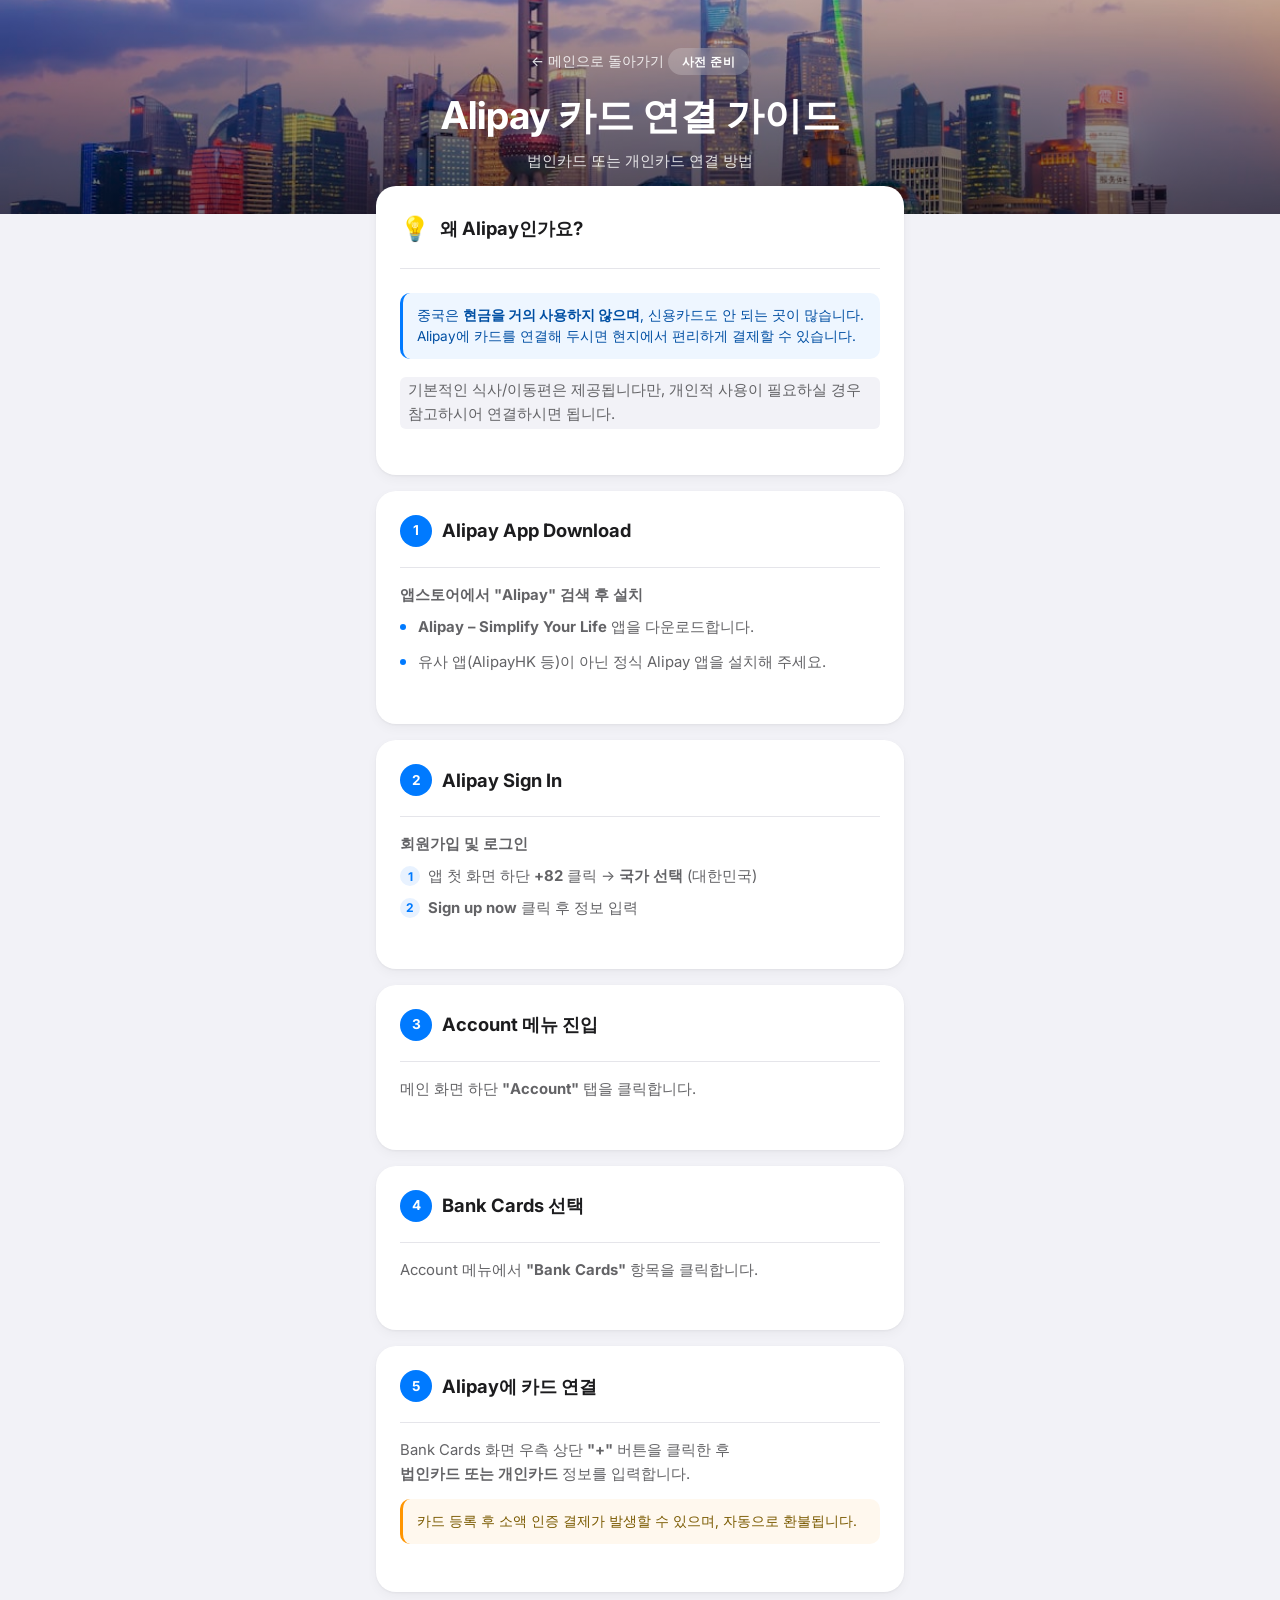
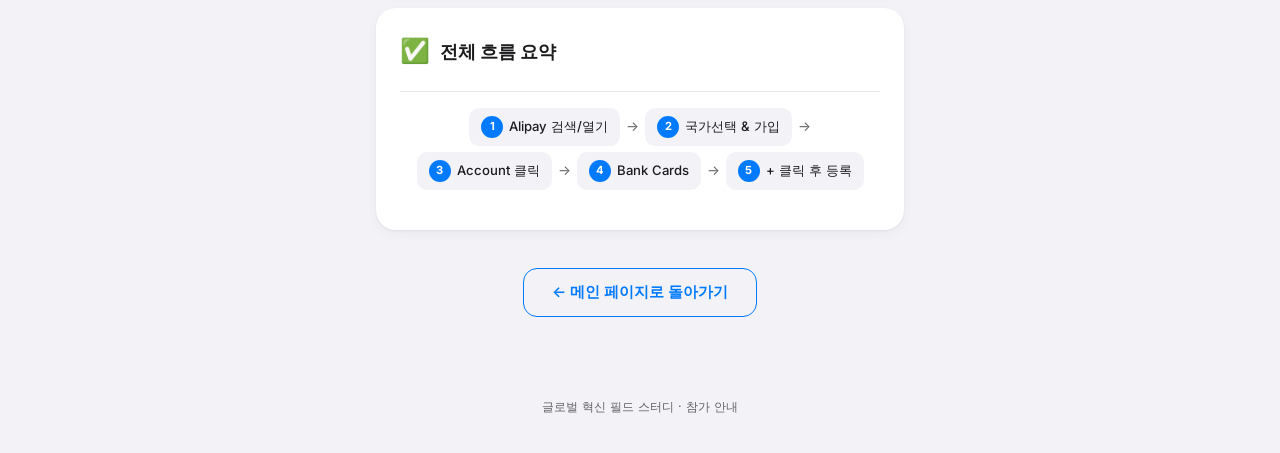
==== alipay-guide.html @ 441999c8 "글로벌 혁신 필드 스터디 참가 안내 사이트" ====
<!DOCTYPE html>
<html lang="ko">
<head>
    <meta charset="UTF-8">
    <meta name="viewport" content="width=device-width, initial-scale=1.0, maximum-scale=1.0, user-scalable=no">
    <title>Alipay 카드 연결 가이드 · 글로벌 혁신 필드 스터디</title>
    <link rel="preconnect" href="https://fonts.googleapis.com">
    <link rel="preconnect" href="https://fonts.gstatic.com" crossorigin>
    <link href="https://fonts.googleapis.com/css2?family=Inter:wght@400;500;600;700&display=swap" rel="stylesheet">
    <link rel="stylesheet" href="css/styles.css">
</head>
<body>

<!-- Sub-page hero (compact) -->
<header class="hero hero-compact">
    <div class="hero-inner">
        <a href="index.html" class="back-link">← 메인으로 돌아가기</a>
        <span class="hero-badge">사전 준비</span>
        <h1>Alipay 카드 연결 가이드</h1>
        <p class="hero-sub">법인카드 또는 개인카드 연결 방법</p>
    </div>
</header>

<main class="container">

    <!-- 왜 Alipay? -->
    <section class="card" id="why">
        <div class="card-header">
            <span class="card-icon">💡</span>
            <h2>왜 Alipay인가요?</h2>
        </div>
        <div class="card-group">
            <div class="callout callout-info">
                중국은 <strong>현금을 거의 사용하지 않으며</strong>, 신용카드도 안 되는 곳이 많습니다.<br>
                Alipay에 카드를 연결해 두시면 현지에서 편리하게 결제할 수 있습니다.
            </div>
            <p class="note" style="margin-top:10px">기본적인 식사/이동편은 제공됩니다만, 개인적 사용이 필요하실 경우 참고하시어 연결하시면 됩니다.</p>
        </div>
    </section>

    <!-- Step 1 -->
    <section class="card" id="step1">
        <div class="card-header">
            <span class="step-number">1</span>
            <h2>Alipay App Download</h2>
        </div>
        <div class="card-group">
            <div class="step-detail">
                <p><strong>앱스토어에서 "Alipay" 검색 후 설치</strong></p>
                <ul>
                    <li><strong>Alipay – Simplify Your Life</strong> 앱을 다운로드합니다.</li>
                    <li>유사 앱(AlipayHK 등)이 아닌 정식 Alipay 앱을 설치해 주세요.</li>
                </ul>
            </div>
        </div>
    </section>

    <!-- Step 2 -->
    <section class="card" id="step2">
        <div class="card-header">
            <span class="step-number">2</span>
            <h2>Alipay Sign In</h2>
        </div>
        <div class="card-group">
            <div class="step-detail">
                <p><strong>회원가입 및 로그인</strong></p>
                <ol class="step-list">
                    <li>앱 첫 화면 하단 <strong>+82</strong> 클릭 → <strong>국가 선택</strong> (대한민국)</li>
                    <li><strong>Sign up now</strong> 클릭 후 정보 입력</li>
                </ol>
            </div>
        </div>
    </section>

    <!-- Step 3 -->
    <section class="card" id="step3">
        <div class="card-header">
            <span class="step-number">3</span>
            <h2>Account 메뉴 진입</h2>
        </div>
        <div class="card-group">
            <div class="step-detail">
                <p>메인 화면 하단 <strong>"Account"</strong> 탭을 클릭합니다.</p>
            </div>
        </div>
    </section>

    <!-- Step 4 -->
    <section class="card" id="step4">
        <div class="card-header">
            <span class="step-number">4</span>
            <h2>Bank Cards 선택</h2>
        </div>
        <div class="card-group">
            <div class="step-detail">
                <p>Account 메뉴에서 <strong>"Bank Cards"</strong> 항목을 클릭합니다.</p>
            </div>
        </div>
    </section>

    <!-- Step 5 -->
    <section class="card" id="step5">
        <div class="card-header">
            <span class="step-number">5</span>
            <h2>Alipay에 카드 연결</h2>
        </div>
        <div class="card-group">
            <div class="step-detail">
                <p>Bank Cards 화면 우측 상단 <strong>"+"</strong> 버튼을 클릭한 후<br>
                   <strong>법인카드 또는 개인카드</strong> 정보를 입력합니다.</p>
                <div class="callout callout-warn" style="margin-top:12px">
                    카드 등록 후 소액 인증 결제가 발생할 수 있으며, 자동으로 환불됩니다.
                </div>
            </div>
        </div>
    </section>

    <!-- 전체 흐름 요약 -->
    <section class="card" id="summary">
        <div class="card-header">
            <span class="card-icon">✅</span>
            <h2>전체 흐름 요약</h2>
        </div>
        <div class="card-group">
            <div class="flow-steps">
                <div class="flow-item">
                    <span class="flow-num">1</span>
                    <span>Alipay 검색/열기</span>
                </div>
                <div class="flow-arrow">→</div>
                <div class="flow-item">
                    <span class="flow-num">2</span>
                    <span>국가선택 &amp; 가입</span>
                </div>
                <div class="flow-arrow">→</div>
                <div class="flow-item">
                    <span class="flow-num">3</span>
                    <span>Account 클릭</span>
                </div>
                <div class="flow-arrow">→</div>
                <div class="flow-item">
                    <span class="flow-num">4</span>
                    <span>Bank Cards</span>
                </div>
                <div class="flow-arrow">→</div>
                <div class="flow-item">
                    <span class="flow-num">5</span>
                    <span>+ 클릭 후 등록</span>
                </div>
            </div>
        </div>
    </section>

    <!-- 돌아가기 -->
    <div style="text-align:center; padding: 8px 0 20px;">
        <a href="index.html" class="btn btn-outline">← 메인 페이지로 돌아가기</a>
    </div>

</main>

<footer class="footer">
    <p>글로벌 혁신 필드 스터디 · 참가 안내</p>
</footer>

<script src="js/main.js"></script>
</body>
</html>
---- css/styles.css ----
/* ===== Reset & Base ===== */
*, *::before, *::after { margin: 0; padding: 0; box-sizing: border-box; }

:root {
    --bg: #f2f2f7;
    --card: #ffffff;
    --text: #1c1c1e;
    --text-secondary: #636366;
    --accent: #007aff;
    --accent-light: #e8f2ff;
    --border: #e5e5ea;
    --warn: #ff9500;
    --warn-bg: #fff8ee;
    --info-bg: #eef6ff;
    --radius-lg: 20px;
    --radius-md: 14px;
    --radius-sm: 10px;
    --shadow: 0 1px 3px rgba(0,0,0,.06), 0 4px 12px rgba(0,0,0,.04);
}

html {
    font-size: 16px;
    -webkit-font-smoothing: antialiased;
    -moz-osx-font-smoothing: grayscale;
}

body {
    font-family: 'Inter', -apple-system, BlinkMacSystemFont, 'Segoe UI', Roboto, sans-serif;
    background: var(--bg);
    color: var(--text);
    line-height: 1.6;
    min-height: 100vh;
}

/* ===== Hero ===== */
.hero {
    background: linear-gradient(to bottom, rgba(0,0,0,.25) 0%, rgba(0,0,0,.55) 100%),
               url('../images/hero.jpg') center 70%/cover no-repeat;
    color: #fff;
    padding: 80px 24px 60px;
    text-align: center;
}

.hero-inner { max-width: 520px; margin: 0 auto; }

.hero-badge {
    display: inline-block;
    font-size: .75rem;
    font-weight: 600;
    letter-spacing: .04em;
    text-transform: uppercase;
    background: rgba(255,255,255,.2);
    backdrop-filter: blur(6px);
    padding: 4px 14px;
    border-radius: 100px;
    margin-bottom: 16px;
}

.hero h1 {
    font-size: 2rem;
    font-weight: 700;
    line-height: 1.25;
    margin-bottom: 10px;
}

.hero-sub {
    font-size: .95rem;
    opacity: .85;
}

/* ===== Container ===== */
.container {
    max-width: 560px;
    margin: -28px auto 0;
    padding: 0 16px 40px;
    position: relative;
    z-index: 1;
}

/* ===== Card ===== */
.card {
    background: var(--card);
    border-radius: var(--radius-lg);
    box-shadow: var(--shadow);
    padding: 24px;
    margin-bottom: 16px;
    opacity: 0;
    transform: translateY(18px);
    animation: fadeUp .5s ease forwards;
}
.card:nth-child(1) { animation-delay: .1s; }
.card:nth-child(2) { animation-delay: .25s; }
.card:nth-child(3) { animation-delay: .4s; }

@keyframes fadeUp {
    to { opacity: 1; transform: translateY(0); }
}

.card-header {
    display: flex;
    align-items: center;
    gap: 10px;
    margin-bottom: 20px;
}

.card-icon {
    font-size: 1.5rem;
    flex-shrink: 0;
}

.card-header h2 {
    font-size: 1.15rem;
    font-weight: 700;
    color: var(--text);
}

/* ===== Card‑group ===== */
.card-group {
    padding: 16px 0;
    border-top: 1px solid var(--border);
}
.card-group:first-of-type { border-top: none; padding-top: 0; }

.card-group h3 {
    font-size: .95rem;
    font-weight: 600;
    margin-bottom: 10px;
    color: var(--text);
}

.card-group p {
    font-size: .93rem;
    color: var(--text-secondary);
    margin-bottom: 6px;
}

.card-group ul {
    list-style: none;
    padding: 0;
}

.card-group ul li {
    position: relative;
    padding-left: 18px;
    font-size: .93rem;
    color: var(--text-secondary);
    margin-bottom: 10px;
    line-height: 1.65;
}

.card-group ul li::before {
    content: '';
    position: absolute;
    left: 0; top: 9px;
    width: 6px; height: 6px;
    border-radius: 50%;
    background: var(--accent);
}

/* ===== Callouts ===== */
.callout {
    font-size: .85rem;
    padding: 12px 14px;
    border-radius: var(--radius-sm);
    margin: 8px 0;
    line-height: 1.55;
}

.callout-warn {
    background: var(--warn-bg);
    border-left: 3px solid var(--warn);
    color: #7a5a00;
}

.callout-info {
    background: var(--info-bg);
    border-left: 3px solid var(--accent);
    color: #004fa3;
}

/* ===== Note ===== */
.note {
    display: inline-block;
    font-size: .82rem;
    color: var(--text-secondary);
    background: var(--bg);
    padding: 2px 8px;
    border-radius: 6px;
    margin-top: 4px;
}

/* ===== Button ===== */
.btn {
    display: inline-block;
    margin-top: 14px;
    padding: 12px 28px;
    font-size: .93rem;
    font-weight: 600;
    color: #fff;
    background: var(--accent);
    border: none;
    border-radius: var(--radius-md);
    text-decoration: none;
    cursor: pointer;
    transition: background .2s, transform .15s;
}
.btn:hover { background: #005ecb; }
.btn:active { transform: scale(.97); }

/* ===== Site Card ===== */
.site-card {
    padding: 20px 22px;
}

.site-header {
    display: flex;
    align-items: center;
    gap: 8px;
    margin-bottom: 12px;
}

.site-num {
    display: inline-flex;
    align-items: center;
    justify-content: center;
    min-width: 30px;
    height: 24px;
    border-radius: 6px;
    color: #fff;
    font-size: .75rem;
    font-weight: 700;
    padding: 0 6px;
}

.site-tag {
    display: inline-block;
    padding: 2px 10px;
    border-radius: 6px;
    color: #fff;
    font-size: .75rem;
    font-weight: 600;
}

.site-name {
    font-size: 1.05rem;
    font-weight: 700;
    color: var(--text);
    margin-bottom: 4px;
}

.site-type {
    font-size: .85rem;
    color: var(--accent);
    font-weight: 500;
    margin-bottom: 6px;
}

.site-desc {
    font-size: .88rem;
    color: var(--text-secondary);
    line-height: 1.6;
}

/* ===== Site Preview Grid (main page) ===== */
.site-preview-grid {
    display: flex;
    flex-wrap: wrap;
    gap: 6px;
    margin: 12px 0 4px;
}

.site-chip {
    display: inline-flex;
    align-items: center;
    gap: 4px;
    padding: 5px 10px;
    border-radius: 8px;
    font-size: .78rem;
    font-weight: 500;
    color: var(--chip-color, var(--text));
    background: color-mix(in srgb, var(--chip-color, var(--accent)) 10%, white);
    border: 1px solid color-mix(in srgb, var(--chip-color, var(--accent)) 25%, white);
}

.site-chip em {
    font-style: normal;
    font-weight: 700;
    font-size: .7rem;
    opacity: .7;
}

/* ===== Sub-page Hero (compact) ===== */
.hero-compact {
    padding: 48px 24px 40px;
}

.back-link {
    display: inline-block;
    color: rgba(255,255,255,.85);
    text-decoration: none;
    font-size: .85rem;
    font-weight: 500;
    margin-bottom: 14px;
    transition: opacity .2s;
}
.back-link:hover { opacity: .7; }

/* ===== Step Number ===== */
.step-number {
    display: inline-flex;
    align-items: center;
    justify-content: center;
    width: 32px; height: 32px;
    border-radius: 50%;
    background: var(--accent);
    color: #fff;
    font-size: .85rem;
    font-weight: 700;
    flex-shrink: 0;
}

.step-detail p {
    font-size: .93rem;
    color: var(--text-secondary);
    margin-bottom: 8px;
}

.step-list {
    list-style: none;
    padding: 0;
    counter-reset: step-counter;
}
.step-list li {
    position: relative;
    padding-left: 28px;
    font-size: .93rem;
    color: var(--text-secondary);
    margin-bottom: 8px;
    line-height: 1.6;
    counter-increment: step-counter;
}
.step-list li::before {
    content: counter(step-counter);
    position: absolute;
    left: 0; top: 1px;
    width: 20px; height: 20px;
    border-radius: 50%;
    background: var(--accent-light);
    color: var(--accent);
    font-size: .75rem;
    font-weight: 700;
    display: flex;
    align-items: center;
    justify-content: center;
}

/* ===== Flow Summary ===== */
.flow-steps {
    display: flex;
    align-items: center;
    flex-wrap: wrap;
    gap: 6px;
    justify-content: center;
}
.flow-item {
    display: flex;
    align-items: center;
    gap: 6px;
    background: var(--bg);
    padding: 8px 12px;
    border-radius: var(--radius-sm);
    font-size: .82rem;
    font-weight: 500;
}
.flow-num {
    display: inline-flex;
    align-items: center;
    justify-content: center;
    width: 22px; height: 22px;
    border-radius: 50%;
    background: var(--accent);
    color: #fff;
    font-size: .7rem;
    font-weight: 700;
}
.flow-arrow {
    color: var(--text-secondary);
    font-size: .85rem;
}

/* ===== Button Variants ===== */
.btn-small {
    display: inline-block;
    margin-top: 12px;
    padding: 10px 20px;
    font-size: .85rem;
}

.btn-outline {
    background: transparent;
    color: var(--accent);
    border: 1.5px solid var(--accent);
}
.btn-outline:hover {
    background: var(--accent);
    color: #fff;
}

/* ===== Footer ===== */
.footer {
    text-align: center;
    padding: 20px 16px 36px;
    font-size: .78rem;
    color: var(--text-secondary);
}

/* ===== Responsive ===== */
@media (max-width: 480px) {
    .hero { padding: 48px 20px 40px; }
    .hero h1 { font-size: 1.65rem; }
    .container { padding: 0 12px 32px; }
    .card { padding: 20px 18px; }
}

@media (min-width: 768px) {
    .hero h1 { font-size: 2.4rem; }
}
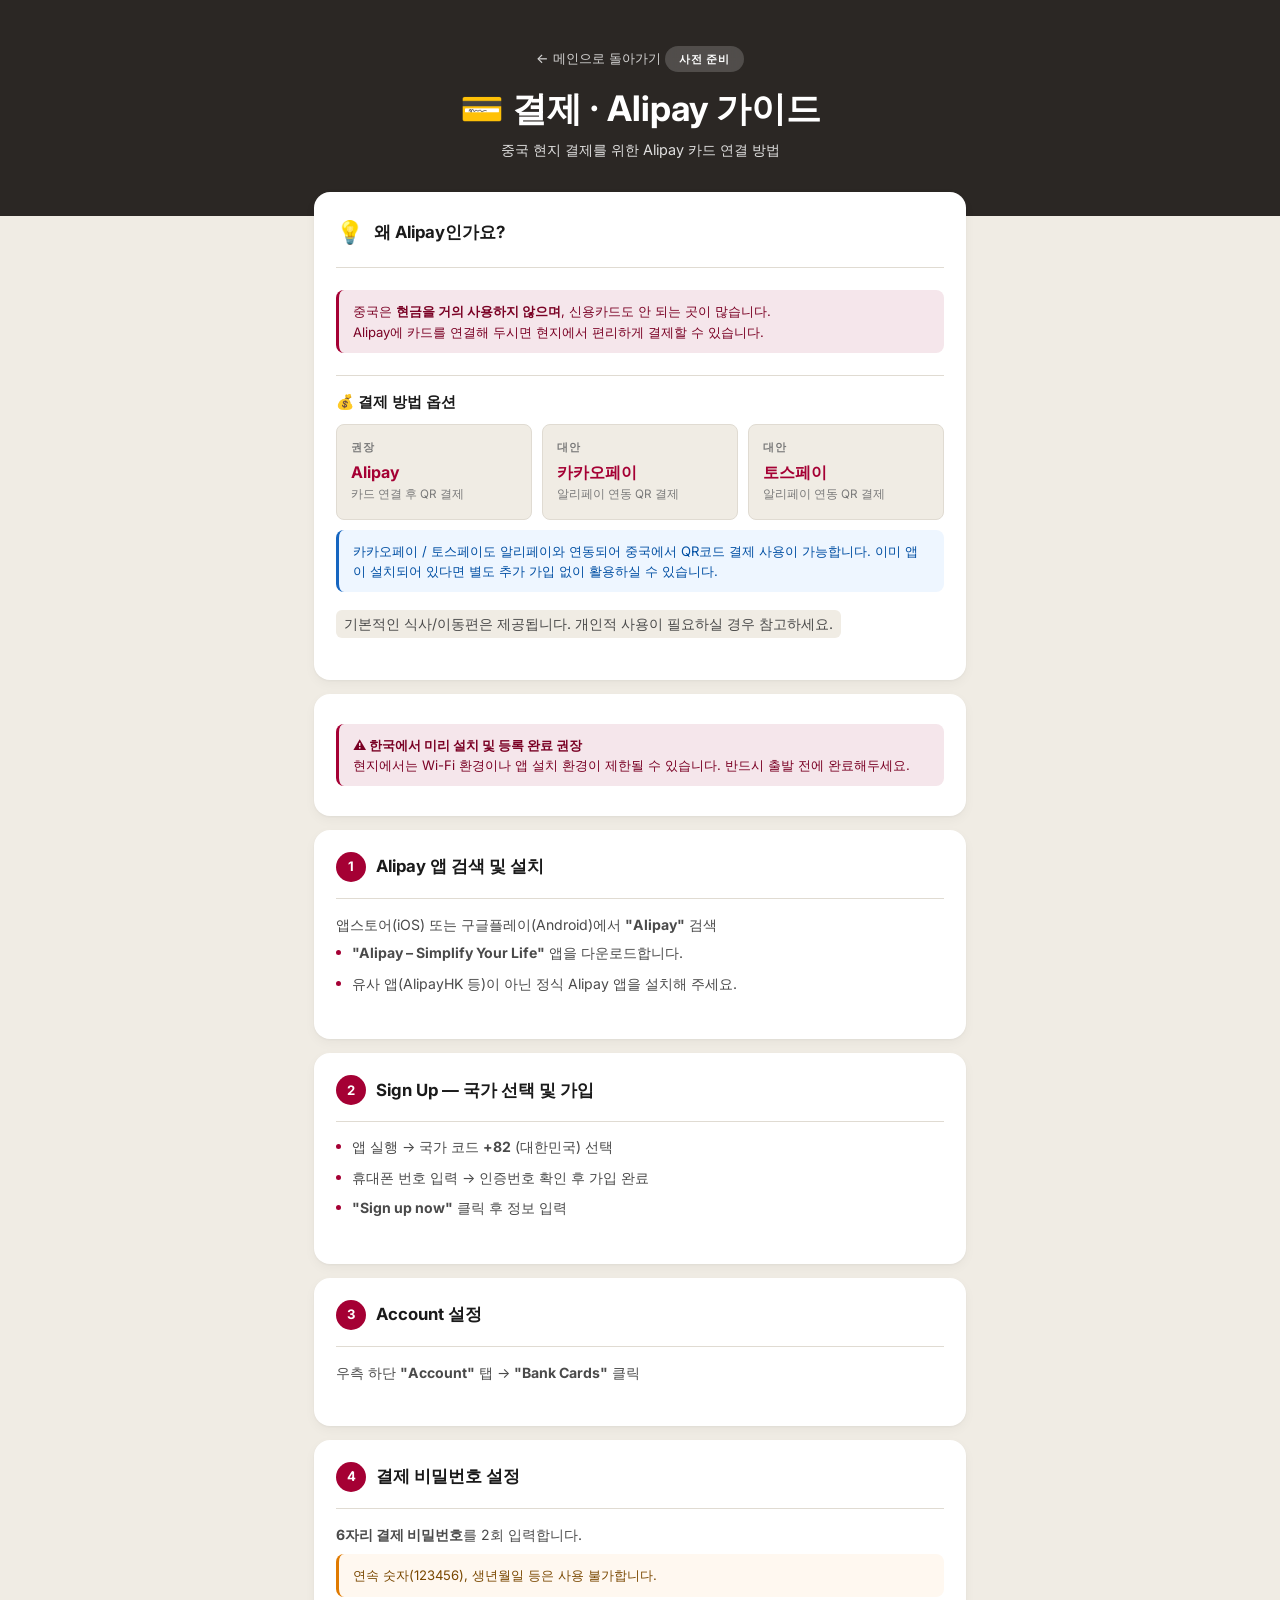
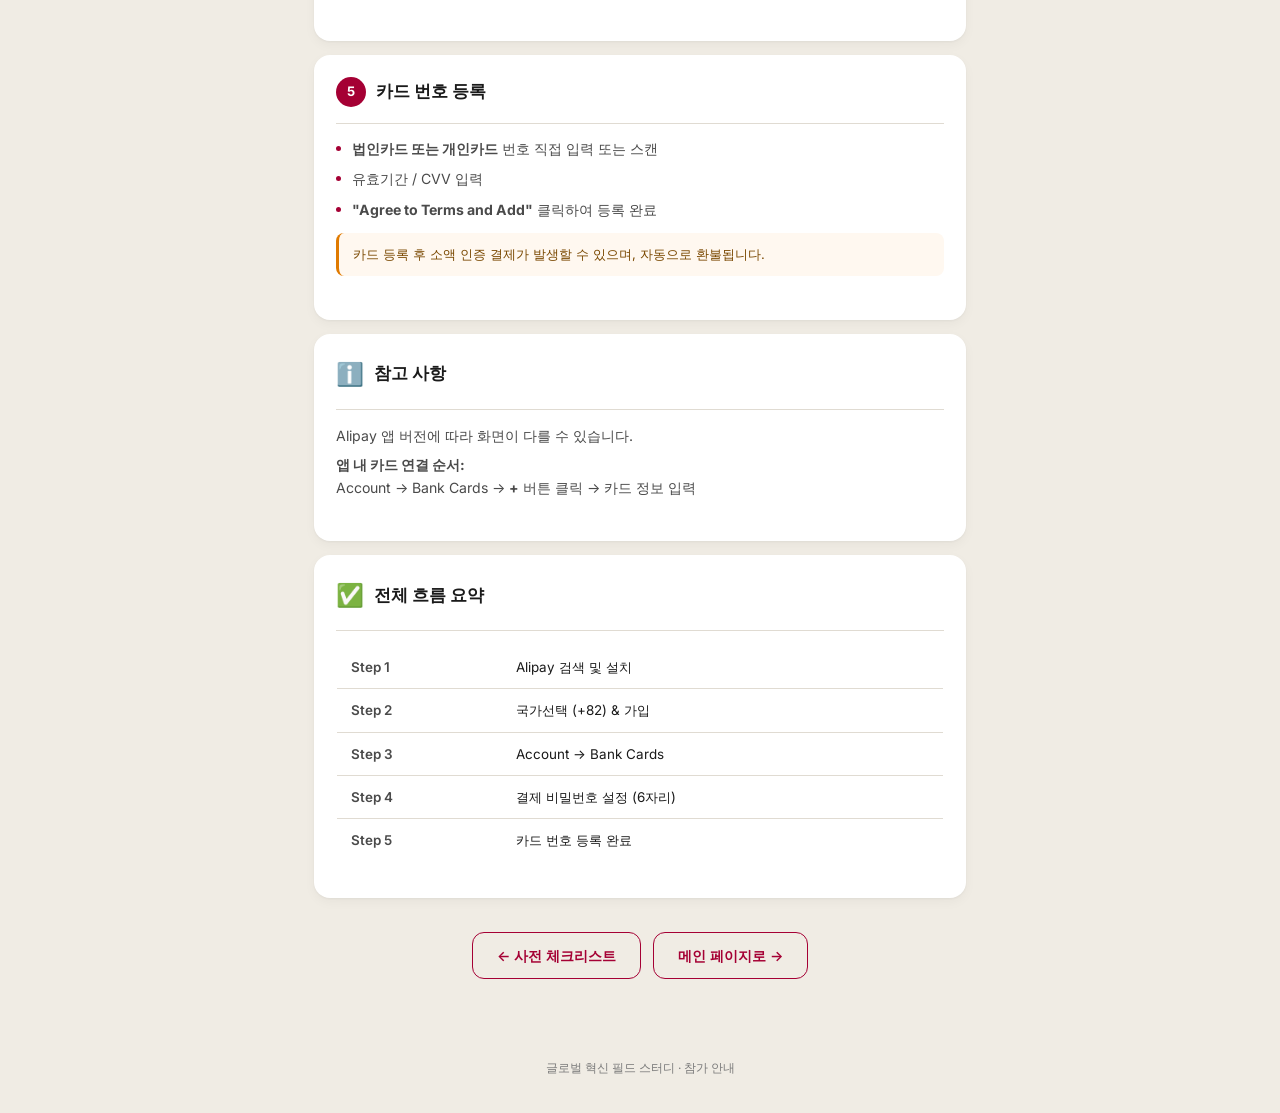
==== commit 58bf8094: "Major update: full guide content, 3x2 grid, LG red color scheme, 8 pages" ====
--- a/alipay-guide.html
+++ b/alipay-guide.html
@@ -16,8 +16,8 @@
     <div class="hero-inner">
         <a href="index.html" class="back-link">← 메인으로 돌아가기</a>
         <span class="hero-badge">사전 준비</span>
-        <h1>Alipay 카드 연결 가이드</h1>
-        <p class="hero-sub">법인카드 또는 개인카드 연결 방법</p>
+        <h1>💳 결제 · Alipay 가이드</h1>
+        <p class="hero-sub">중국 현지 결제를 위한 Alipay 카드 연결 방법</p>
     </div>
 </header>
 
@@ -30,11 +30,40 @@
             <h2>왜 Alipay인가요?</h2>
         </div>
         <div class="card-group">
-            <div class="callout callout-info">
+            <div class="callout callout-red">
                 중국은 <strong>현금을 거의 사용하지 않으며</strong>, 신용카드도 안 되는 곳이 많습니다.<br>
                 Alipay에 카드를 연결해 두시면 현지에서 편리하게 결제할 수 있습니다.
             </div>
-            <p class="note" style="margin-top:10px">기본적인 식사/이동편은 제공됩니다만, 개인적 사용이 필요하실 경우 참고하시어 연결하시면 됩니다.</p>
+        </div>
+        <div class="card-group">
+            <h3>💰 결제 방법 옵션</h3>
+            <div class="info-grid-3">
+                <div class="info-card">
+                    <div class="info-card-label">권장</div>
+                    <div class="info-card-value" style="font-size:1rem;">Alipay</div>
+                    <div class="info-card-sub">카드 연결 후 QR 결제</div>
+                </div>
+                <div class="info-card">
+                    <div class="info-card-label">대안</div>
+                    <div class="info-card-value" style="font-size:1rem;">카카오페이</div>
+                    <div class="info-card-sub">알리페이 연동 QR 결제</div>
+                </div>
+                <div class="info-card">
+                    <div class="info-card-label">대안</div>
+                    <div class="info-card-value" style="font-size:1rem;">토스페이</div>
+                    <div class="info-card-sub">알리페이 연동 QR 결제</div>
+                </div>
+            </div>
+            <div class="callout callout-info">카카오페이 / 토스페이도 알리페이와 연동되어 중국에서 QR코드 결제 사용이 가능합니다. 이미 앱이 설치되어 있다면 별도 추가 가입 없이 활용하실 수 있습니다.</div>
+            <p class="note" style="margin-top:10px">기본적인 식사/이동편은 제공됩니다. 개인적 사용이 필요하실 경우 참고하세요.</p>
+        </div>
+    </section>
+
+    <!-- 중요 안내 -->
+    <section class="card">
+        <div class="callout callout-red">
+            <strong>⚠️ 한국에서 미리 설치 및 등록 완료 권장</strong><br>
+            현지에서는 Wi-Fi 환경이나 앱 설치 환경이 제한될 수 있습니다. 반드시 출발 전에 완료해두세요.
         </div>
     </section>
 
@@ -42,16 +71,14 @@
     <section class="card" id="step1">
         <div class="card-header">
             <span class="step-number">1</span>
-            <h2>Alipay App Download</h2>
+            <h2>Alipay 앱 검색 및 설치</h2>
         </div>
         <div class="card-group">
-            <div class="step-detail">
-                <p><strong>앱스토어에서 "Alipay" 검색 후 설치</strong></p>
-                <ul>
-                    <li><strong>Alipay – Simplify Your Life</strong> 앱을 다운로드합니다.</li>
-                    <li>유사 앱(AlipayHK 등)이 아닌 정식 Alipay 앱을 설치해 주세요.</li>
-                </ul>
-            </div>
+            <p>앱스토어(iOS) 또는 구글플레이(Android)에서 <strong>"Alipay"</strong> 검색</p>
+            <ul>
+                <li><strong>"Alipay – Simplify Your Life"</strong> 앱을 다운로드합니다.</li>
+                <li>유사 앱(AlipayHK 등)이 아닌 정식 Alipay 앱을 설치해 주세요.</li>
+            </ul>
         </div>
     </section>
 
@@ -59,16 +86,14 @@
     <section class="card" id="step2">
         <div class="card-header">
             <span class="step-number">2</span>
-            <h2>Alipay Sign In</h2>
+            <h2>Sign Up — 국가 선택 및 가입</h2>
         </div>
         <div class="card-group">
-            <div class="step-detail">
-                <p><strong>회원가입 및 로그인</strong></p>
-                <ol class="step-list">
-                    <li>앱 첫 화면 하단 <strong>+82</strong> 클릭 → <strong>국가 선택</strong> (대한민국)</li>
-                    <li><strong>Sign up now</strong> 클릭 후 정보 입력</li>
-                </ol>
-            </div>
+            <ul>
+                <li>앱 실행 → 국가 코드 <strong>+82</strong> (대한민국) 선택</li>
+                <li>휴대폰 번호 입력 → 인증번호 확인 후 가입 완료</li>
+                <li><strong>"Sign up now"</strong> 클릭 후 정보 입력</li>
+            </ul>
         </div>
     </section>
 
@@ -76,24 +101,23 @@
     <section class="card" id="step3">
         <div class="card-header">
             <span class="step-number">3</span>
-            <h2>Account 메뉴 진입</h2>
+            <h2>Account 설정</h2>
         </div>
         <div class="card-group">
-            <div class="step-detail">
-                <p>메인 화면 하단 <strong>"Account"</strong> 탭을 클릭합니다.</p>
-            </div>
+            <p>우측 하단 <strong>"Account"</strong> 탭 → <strong>"Bank Cards"</strong> 클릭</p>
         </div>
     </section>
 
-    <!-- Step 4 -->
+    <!-- Step 4 (NEW from guide) -->
     <section class="card" id="step4">
         <div class="card-header">
             <span class="step-number">4</span>
-            <h2>Bank Cards 선택</h2>
+            <h2>결제 비밀번호 설정</h2>
         </div>
         <div class="card-group">
-            <div class="step-detail">
-                <p>Account 메뉴에서 <strong>"Bank Cards"</strong> 항목을 클릭합니다.</p>
+            <p><strong>6자리 결제 비밀번호</strong>를 2회 입력합니다.</p>
+            <div class="callout callout-warn">
+                연속 숫자(123456), 생년월일 등은 사용 불가합니다.
             </div>
         </div>
     </section>
@@ -102,16 +126,30 @@
     <section class="card" id="step5">
         <div class="card-header">
             <span class="step-number">5</span>
-            <h2>Alipay에 카드 연결</h2>
+            <h2>카드 번호 등록</h2>
         </div>
         <div class="card-group">
-            <div class="step-detail">
-                <p>Bank Cards 화면 우측 상단 <strong>"+"</strong> 버튼을 클릭한 후<br>
-                   <strong>법인카드 또는 개인카드</strong> 정보를 입력합니다.</p>
-                <div class="callout callout-warn" style="margin-top:12px">
-                    카드 등록 후 소액 인증 결제가 발생할 수 있으며, 자동으로 환불됩니다.
-                </div>
+            <ul>
+                <li><strong>법인카드 또는 개인카드</strong> 번호 직접 입력 또는 스캔</li>
+                <li>유효기간 / CVV 입력</li>
+                <li><strong>"Agree to Terms and Add"</strong> 클릭하여 등록 완료</li>
+            </ul>
+            <div class="callout callout-warn" style="margin-top:12px">
+                카드 등록 후 소액 인증 결제가 발생할 수 있으며, 자동으로 환불됩니다.
             </div>
+        </div>
+    </section>
+
+    <!-- 참고 안내 -->
+    <section class="card">
+        <div class="card-header">
+            <span class="card-icon">ℹ️</span>
+            <h2>참고 사항</h2>
+        </div>
+        <div class="card-group">
+            <p>Alipay 앱 버전에 따라 화면이 다를 수 있습니다.</p>
+            <p><strong>앱 내 카드 연결 순서:</strong><br>
+            Account → Bank Cards → <strong>+</strong> 버튼 클릭 → 카드 정보 입력</p>
         </div>
     </section>
 
@@ -122,38 +160,20 @@
             <h2>전체 흐름 요약</h2>
         </div>
         <div class="card-group">
-            <div class="flow-steps">
-                <div class="flow-item">
-                    <span class="flow-num">1</span>
-                    <span>Alipay 검색/열기</span>
-                </div>
-                <div class="flow-arrow">→</div>
-                <div class="flow-item">
-                    <span class="flow-num">2</span>
-                    <span>국가선택 &amp; 가입</span>
-                </div>
-                <div class="flow-arrow">→</div>
-                <div class="flow-item">
-                    <span class="flow-num">3</span>
-                    <span>Account 클릭</span>
-                </div>
-                <div class="flow-arrow">→</div>
-                <div class="flow-item">
-                    <span class="flow-num">4</span>
-                    <span>Bank Cards</span>
-                </div>
-                <div class="flow-arrow">→</div>
-                <div class="flow-item">
-                    <span class="flow-num">5</span>
-                    <span>+ 클릭 후 등록</span>
-                </div>
-            </div>
+            <table class="info-table">
+                <tr><td>Step 1</td><td>Alipay 검색 및 설치</td></tr>
+                <tr><td>Step 2</td><td>국가선택 (+82) & 가입</td></tr>
+                <tr><td>Step 3</td><td>Account → Bank Cards</td></tr>
+                <tr><td>Step 4</td><td>결제 비밀번호 설정 (6자리)</td></tr>
+                <tr><td>Step 5</td><td>카드 번호 등록 완료</td></tr>
+            </table>
         </div>
     </section>
 
     <!-- 돌아가기 -->
     <div style="text-align:center; padding: 8px 0 20px;">
-        <a href="index.html" class="btn btn-outline">← 메인 페이지로 돌아가기</a>
+        <a href="preparation.html" class="btn btn-outline" style="margin-right:8px">← 사전 체크리스트</a>
+        <a href="index.html" class="btn btn-outline">메인 페이지로 →</a>
     </div>
 
 </main>
--- a/css/styles.css
+++ b/css/styles.css
@@ -2,426 +2,340 @@
 *, *::before, *::after { margin: 0; padding: 0; box-sizing: border-box; }
 
 :root {
-    --bg: #f2f2f7;
+    --bg: #f0ece4;
     --card: #ffffff;
-    --text: #1c1c1e;
-    --text-secondary: #636366;
-    --accent: #007aff;
-    --accent-light: #e8f2ff;
-    --border: #e5e5ea;
-    --warn: #ff9500;
-    --warn-bg: #fff8ee;
+    --text: #1a1a1a;
+    --text-secondary: #4a4a4a;
+    --text-muted: #7a7a7a;
+    --accent: #A50034;
+    --accent-light: #f5e6eb;
+    --border: #e0dbd2;
+    --warn: #e07a00;
+    --warn-bg: #fff8f0;
     --info-bg: #eef6ff;
-    --radius-lg: 20px;
-    --radius-md: 14px;
-    --radius-sm: 10px;
-    --shadow: 0 1px 3px rgba(0,0,0,.06), 0 4px 12px rgba(0,0,0,.04);
-}
-
-html {
-    font-size: 16px;
-    -webkit-font-smoothing: antialiased;
-    -moz-osx-font-smoothing: grayscale;
-}
+    --green: #2d8a4e;
+    --green-bg: #f0faf4;
+    --radius-lg: 16px;
+    --radius-md: 12px;
+    --radius-sm: 8px;
+    --shadow: 0 1px 3px rgba(0,0,0,.05), 0 4px 12px rgba(0,0,0,.04);
+}
+
+html { font-size: 16px; -webkit-font-smoothing: antialiased; }
 
 body {
     font-family: 'Inter', -apple-system, BlinkMacSystemFont, 'Segoe UI', Roboto, sans-serif;
     background: var(--bg);
     color: var(--text);
-    line-height: 1.6;
+    line-height: 1.65;
     min-height: 100vh;
 }
 
 /* ===== Hero ===== */
 .hero {
-    background: linear-gradient(to bottom, rgba(0,0,0,.25) 0%, rgba(0,0,0,.55) 100%),
+    background: linear-gradient(to bottom, rgba(0,0,0,.3) 0%, rgba(0,0,0,.6) 100%),
                url('../images/hero.jpg') center 70%/cover no-repeat;
     color: #fff;
-    padding: 80px 24px 60px;
+    padding: 72px 24px 56px;
     text-align: center;
 }
-
-.hero-inner { max-width: 520px; margin: 0 auto; }
+.hero-inner { max-width: 600px; margin: 0 auto; }
 
 .hero-badge {
     display: inline-block;
-    font-size: .75rem;
+    font-size: .7rem;
     font-weight: 600;
-    letter-spacing: .04em;
+    letter-spacing: .06em;
     text-transform: uppercase;
-    background: rgba(255,255,255,.2);
+    background: rgba(255,255,255,.18);
     backdrop-filter: blur(6px);
     padding: 4px 14px;
     border-radius: 100px;
-    margin-bottom: 16px;
-}
-
-.hero h1 {
-    font-size: 2rem;
+    margin-bottom: 14px;
+}
+.hero h1 { font-size: 1.85rem; font-weight: 700; line-height: 1.25; margin-bottom: 8px; }
+.hero-sub { font-size: .9rem; opacity: .85; margin-bottom: 18px; }
+
+.hero-meta { display: flex; flex-wrap: wrap; gap: 6px; justify-content: center; }
+.meta-chip {
+    background: rgba(255,255,255,.1);
+    border: 1px solid rgba(255,255,255,.15);
+    border-radius: 8px;
+    padding: 5px 12px;
+    font-size: .75rem;
+}
+.meta-chip strong {
+    color: var(--accent);
+    font-size: .68rem;
+    text-transform: uppercase;
+    letter-spacing: .5px;
+    margin-right: 5px;
     font-weight: 700;
-    line-height: 1.25;
-    margin-bottom: 10px;
-}
-
-.hero-sub {
-    font-size: .95rem;
-    opacity: .85;
-}
+}
+
+/* ===== Hero Compact (sub-pages) ===== */
+.hero-compact {
+    background: #2b2724;
+    padding: 44px 24px 36px;
+}
+.back-link {
+    display: inline-block;
+    color: rgba(255,255,255,.8);
+    text-decoration: none;
+    font-size: .82rem;
+    font-weight: 500;
+    margin-bottom: 12px;
+    transition: opacity .2s;
+}
+.back-link:hover { opacity: .6; }
 
 /* ===== Container ===== */
 .container {
-    max-width: 560px;
-    margin: -28px auto 0;
-    padding: 0 16px 40px;
+    max-width: 640px;
+    margin: -24px auto 0;
+    padding: 0 14px 40px;
     position: relative;
     z-index: 1;
 }
+
+/* ===== 3x2 Nav Grid (main page) ===== */
+.nav-grid {
+    display: grid;
+    grid-template-columns: repeat(3, 1fr);
+    gap: 10px;
+    margin-bottom: 16px;
+}
+.nav-card {
+    background: var(--card);
+    border-radius: var(--radius-md);
+    box-shadow: var(--shadow);
+    padding: 20px 16px;
+    text-decoration: none;
+    color: var(--text);
+    border-top: 3px solid var(--card-accent, var(--accent));
+    transition: transform .15s, box-shadow .15s;
+    display: block;
+}
+.nav-card:hover { transform: translateY(-2px); box-shadow: 0 4px 16px rgba(0,0,0,.1); }
+.nav-card-icon { font-size: 1.6rem; display: block; margin-bottom: 10px; }
+.nav-card h2 { font-size: .88rem; font-weight: 700; margin-bottom: 6px; color: var(--text); }
+.nav-card p { font-size: .75rem; color: var(--text-muted); line-height: 1.5; }
 
 /* ===== Card ===== */
 .card {
     background: var(--card);
     border-radius: var(--radius-lg);
     box-shadow: var(--shadow);
-    padding: 24px;
-    margin-bottom: 16px;
+    padding: 22px;
+    margin-bottom: 14px;
     opacity: 0;
-    transform: translateY(18px);
-    animation: fadeUp .5s ease forwards;
-}
-.card:nth-child(1) { animation-delay: .1s; }
-.card:nth-child(2) { animation-delay: .25s; }
-.card:nth-child(3) { animation-delay: .4s; }
-
-@keyframes fadeUp {
-    to { opacity: 1; transform: translateY(0); }
-}
-
-.card-header {
-    display: flex;
-    align-items: center;
-    gap: 10px;
-    margin-bottom: 20px;
-}
-
-.card-icon {
-    font-size: 1.5rem;
-    flex-shrink: 0;
-}
-
-.card-header h2 {
-    font-size: 1.15rem;
-    font-weight: 700;
-    color: var(--text);
-}
-
-/* ===== Card‑group ===== */
-.card-group {
-    padding: 16px 0;
-    border-top: 1px solid var(--border);
-}
+    transform: translateY(14px);
+    animation: fadeUp .45s ease forwards;
+}
+.card:nth-child(1) { animation-delay: .05s; }
+.card:nth-child(2) { animation-delay: .12s; }
+.card:nth-child(3) { animation-delay: .19s; }
+.card:nth-child(4) { animation-delay: .26s; }
+.card:nth-child(5) { animation-delay: .33s; }
+.card:nth-child(6) { animation-delay: .40s; }
+
+@keyframes fadeUp { to { opacity: 1; transform: translateY(0); } }
+
+.card-header { display: flex; align-items: center; gap: 10px; margin-bottom: 16px; }
+.card-icon { font-size: 1.4rem; flex-shrink: 0; }
+.card-header h2 { font-size: 1.05rem; font-weight: 700; color: var(--text); }
+
+/* ===== Card-group ===== */
+.card-group { padding: 14px 0; border-top: 1px solid var(--border); }
 .card-group:first-of-type { border-top: none; padding-top: 0; }
-
-.card-group h3 {
-    font-size: .95rem;
-    font-weight: 600;
-    margin-bottom: 10px;
-    color: var(--text);
-}
-
-.card-group p {
-    font-size: .93rem;
-    color: var(--text-secondary);
-    margin-bottom: 6px;
-}
-
-.card-group ul {
-    list-style: none;
-    padding: 0;
-}
-
+.card-group h3 { font-size: .92rem; font-weight: 600; margin-bottom: 8px; }
+.card-group p { font-size: .88rem; color: var(--text-secondary); margin-bottom: 6px; }
+.card-group ul { list-style: none; padding: 0; }
 .card-group ul li {
-    position: relative;
-    padding-left: 18px;
-    font-size: .93rem;
-    color: var(--text-secondary);
-    margin-bottom: 10px;
-    line-height: 1.65;
-}
-
+    position: relative; padding-left: 16px; font-size: .88rem;
+    color: var(--text-secondary); margin-bottom: 8px; line-height: 1.6;
+}
 .card-group ul li::before {
-    content: '';
-    position: absolute;
-    left: 0; top: 9px;
-    width: 6px; height: 6px;
-    border-radius: 50%;
-    background: var(--accent);
+    content: ''; position: absolute; left: 0; top: 8px;
+    width: 5px; height: 5px; border-radius: 50%; background: var(--accent);
 }
 
 /* ===== Callouts ===== */
-.callout {
-    font-size: .85rem;
-    padding: 12px 14px;
-    border-radius: var(--radius-sm);
-    margin: 8px 0;
-    line-height: 1.55;
-}
-
-.callout-warn {
-    background: var(--warn-bg);
-    border-left: 3px solid var(--warn);
-    color: #7a5a00;
-}
-
-.callout-info {
-    background: var(--info-bg);
-    border-left: 3px solid var(--accent);
-    color: #004fa3;
-}
+.callout { font-size: .82rem; padding: 11px 14px; border-radius: var(--radius-sm); margin: 8px 0; line-height: 1.55; }
+.callout-warn { background: var(--warn-bg); border-left: 3px solid var(--warn); color: #7a4800; }
+.callout-info { background: var(--info-bg); border-left: 3px solid #1565c0; color: #004fa3; }
+.callout-red { background: var(--accent-light); border-left: 3px solid var(--accent); color: #7a0024; }
 
 /* ===== Note ===== */
-.note {
-    display: inline-block;
-    font-size: .82rem;
-    color: var(--text-secondary);
-    background: var(--bg);
-    padding: 2px 8px;
-    border-radius: 6px;
-    margin-top: 4px;
-}
-
-/* ===== Button ===== */
+.note { font-size: .78rem; color: var(--text-muted); background: var(--bg); padding: 2px 8px; border-radius: 6px; display: inline-block; margin-top: 2px; }
+
+/* ===== Buttons ===== */
 .btn {
-    display: inline-block;
-    margin-top: 14px;
-    padding: 12px 28px;
-    font-size: .93rem;
-    font-weight: 600;
-    color: #fff;
-    background: var(--accent);
-    border: none;
-    border-radius: var(--radius-md);
-    text-decoration: none;
-    cursor: pointer;
-    transition: background .2s, transform .15s;
-}
-.btn:hover { background: #005ecb; }
+    display: inline-block; margin-top: 12px; padding: 11px 24px;
+    font-size: .88rem; font-weight: 600; color: #fff;
+    background: var(--accent); border: none; border-radius: var(--radius-md);
+    text-decoration: none; cursor: pointer; transition: background .2s, transform .15s;
+}
+.btn:hover { background: #8a002c; }
 .btn:active { transform: scale(.97); }
-
-/* ===== Site Card ===== */
-.site-card {
-    padding: 20px 22px;
-}
-
-.site-header {
-    display: flex;
-    align-items: center;
-    gap: 8px;
-    margin-bottom: 12px;
-}
-
-.site-num {
-    display: inline-flex;
-    align-items: center;
-    justify-content: center;
-    min-width: 30px;
-    height: 24px;
-    border-radius: 6px;
-    color: #fff;
-    font-size: .75rem;
-    font-weight: 700;
-    padding: 0 6px;
-}
-
-.site-tag {
-    display: inline-block;
-    padding: 2px 10px;
-    border-radius: 6px;
-    color: #fff;
-    font-size: .75rem;
-    font-weight: 600;
-}
-
-.site-name {
-    font-size: 1.05rem;
-    font-weight: 700;
-    color: var(--text);
-    margin-bottom: 4px;
-}
-
-.site-type {
-    font-size: .85rem;
-    color: var(--accent);
-    font-weight: 500;
-    margin-bottom: 6px;
-}
-
-.site-desc {
-    font-size: .88rem;
-    color: var(--text-secondary);
-    line-height: 1.6;
-}
-
-/* ===== Site Preview Grid (main page) ===== */
-.site-preview-grid {
-    display: flex;
-    flex-wrap: wrap;
-    gap: 6px;
-    margin: 12px 0 4px;
-}
-
-.site-chip {
-    display: inline-flex;
-    align-items: center;
-    gap: 4px;
-    padding: 5px 10px;
-    border-radius: 8px;
-    font-size: .78rem;
-    font-weight: 500;
-    color: var(--chip-color, var(--text));
-    background: color-mix(in srgb, var(--chip-color, var(--accent)) 10%, white);
-    border: 1px solid color-mix(in srgb, var(--chip-color, var(--accent)) 25%, white);
-}
-
-.site-chip em {
-    font-style: normal;
-    font-weight: 700;
-    font-size: .7rem;
-    opacity: .7;
-}
-
-/* ===== Sub-page Hero (compact) ===== */
-.hero-compact {
-    padding: 48px 24px 40px;
-}
-
-.back-link {
-    display: inline-block;
-    color: rgba(255,255,255,.85);
-    text-decoration: none;
-    font-size: .85rem;
-    font-weight: 500;
-    margin-bottom: 14px;
-    transition: opacity .2s;
-}
-.back-link:hover { opacity: .7; }
+.btn-small { padding: 9px 18px; font-size: .82rem; }
+.btn-outline { background: transparent; color: var(--accent); border: 1.5px solid var(--accent); }
+.btn-outline:hover { background: var(--accent); color: #fff; }
 
 /* ===== Step Number ===== */
 .step-number {
-    display: inline-flex;
-    align-items: center;
-    justify-content: center;
-    width: 32px; height: 32px;
-    border-radius: 50%;
-    background: var(--accent);
-    color: #fff;
-    font-size: .85rem;
-    font-weight: 700;
-    flex-shrink: 0;
-}
-
-.step-detail p {
-    font-size: .93rem;
-    color: var(--text-secondary);
-    margin-bottom: 8px;
-}
-
-.step-list {
-    list-style: none;
-    padding: 0;
-    counter-reset: step-counter;
-}
-.step-list li {
-    position: relative;
-    padding-left: 28px;
-    font-size: .93rem;
-    color: var(--text-secondary);
-    margin-bottom: 8px;
-    line-height: 1.6;
-    counter-increment: step-counter;
-}
-.step-list li::before {
-    content: counter(step-counter);
-    position: absolute;
-    left: 0; top: 1px;
-    width: 20px; height: 20px;
-    border-radius: 50%;
-    background: var(--accent-light);
-    color: var(--accent);
-    font-size: .75rem;
-    font-weight: 700;
-    display: flex;
-    align-items: center;
-    justify-content: center;
-}
-
-/* ===== Flow Summary ===== */
-.flow-steps {
-    display: flex;
-    align-items: center;
-    flex-wrap: wrap;
-    gap: 6px;
-    justify-content: center;
-}
-.flow-item {
-    display: flex;
-    align-items: center;
-    gap: 6px;
-    background: var(--bg);
-    padding: 8px 12px;
-    border-radius: var(--radius-sm);
-    font-size: .82rem;
-    font-weight: 500;
-}
-.flow-num {
-    display: inline-flex;
-    align-items: center;
-    justify-content: center;
-    width: 22px; height: 22px;
-    border-radius: 50%;
-    background: var(--accent);
-    color: #fff;
-    font-size: .7rem;
-    font-weight: 700;
-}
-.flow-arrow {
-    color: var(--text-secondary);
-    font-size: .85rem;
-}
-
-/* ===== Button Variants ===== */
-.btn-small {
-    display: inline-block;
-    margin-top: 12px;
-    padding: 10px 20px;
-    font-size: .85rem;
-}
-
-.btn-outline {
-    background: transparent;
-    color: var(--accent);
-    border: 1.5px solid var(--accent);
-}
-.btn-outline:hover {
-    background: var(--accent);
-    color: #fff;
+    display: inline-flex; align-items: center; justify-content: center;
+    width: 30px; height: 30px; border-radius: 50%;
+    background: var(--accent); color: #fff; font-size: .82rem; font-weight: 700; flex-shrink: 0;
+}
+
+/* ===== Tags / Chips ===== */
+.tag-row { display: flex; flex-wrap: wrap; gap: 6px; margin-bottom: 14px; }
+.chip {
+    background: var(--accent-light); color: var(--accent);
+    padding: 4px 11px; border-radius: 20px;
+    font-size: .73rem; font-weight: 600;
+}
+
+/* ===== Info Table ===== */
+.info-table {
+    width: 100%; border-collapse: collapse; background: var(--card);
+    border-radius: var(--radius-sm); overflow: hidden;
+    border: 1px solid var(--border); font-size: .84rem;
+}
+.info-table th { background: var(--bg); padding: 10px 14px; text-align: left; font-weight: 600; font-size: .78rem; color: var(--text-secondary); border-bottom: 1px solid var(--border); }
+.info-table td { padding: 10px 14px; border-bottom: 1px solid var(--border); color: var(--text); vertical-align: top; }
+.info-table tr:last-child td { border-bottom: none; }
+.info-table td:first-child { font-weight: 600; color: var(--text-secondary); white-space: nowrap; }
+
+/* ===== Info Grid (3 col) ===== */
+.info-grid-3 { display: grid; grid-template-columns: repeat(3, 1fr); gap: 10px; margin: 10px 0; }
+.info-card { background: var(--bg); border: 1px solid var(--border); border-radius: var(--radius-sm); padding: 14px; }
+.info-card-label { font-size: .68rem; text-transform: uppercase; letter-spacing: 1px; color: var(--text-muted); font-weight: 600; margin-bottom: 6px; }
+.info-card-value { font-size: 1.25rem; font-weight: 700; color: var(--accent); line-height: 1.2; }
+.info-card-sub { font-size: .73rem; color: var(--text-muted); margin-top: 3px; }
+
+/* ===== Weather Row ===== */
+.weather-row { display: flex; gap: 8px; flex-wrap: wrap; margin-top: 12px; }
+.weather-day { background: var(--bg); border: 1px solid var(--border); border-radius: var(--radius-sm); padding: 12px 14px; text-align: center; flex: 1; min-width: 70px; }
+.weather-date { font-size: .7rem; color: var(--text-muted); margin-bottom: 4px; }
+.weather-icon { font-size: 1.4rem; margin: 3px 0; }
+.weather-temp { font-size: .9rem; font-weight: 700; }
+.weather-sub { font-size: .68rem; color: var(--text-muted); }
+
+/* ===== Checklist ===== */
+.progress-wrap { margin-bottom: 14px; }
+.progress-label { font-size: .75rem; color: var(--text-muted); margin-bottom: 6px; }
+.progress-bar-wrap { background: var(--border); border-radius: 4px; height: 5px; }
+.progress-bar { height: 5px; background: var(--green); border-radius: 4px; width: 0%; transition: width .4s; }
+
+.checklist-card {
+    display: flex; align-items: flex-start; gap: 12px; padding: 14px;
+    border: 1.5px solid var(--border); border-radius: var(--radius-sm);
+    margin-bottom: 8px; cursor: pointer; transition: border-color .2s, background .2s;
+}
+.checklist-card:hover { border-color: var(--accent); }
+.checklist-card.done { border-color: var(--green); background: var(--green-bg); }
+.check-box {
+    width: 22px; height: 22px; border: 2px solid #c8c3bb; border-radius: 6px;
+    flex-shrink: 0; display: flex; align-items: center; justify-content: center;
+    transition: all .2s; margin-top: 1px;
+}
+.checklist-card.done .check-box { background: var(--green); border-color: var(--green); }
+.check-mark { color: #fff; font-size: .78rem; font-weight: 700; display: none; }
+.checklist-card.done .check-mark { display: block; }
+.check-text strong { display: block; font-size: .88rem; font-weight: 600; margin-bottom: 2px; }
+.check-text p { font-size: .78rem; color: var(--text-muted); line-height: 1.5; margin: 0; }
+
+/* ===== Phase Grid ===== */
+.phase-grid { display: grid; grid-template-columns: repeat(3, 1fr); gap: 10px; }
+.phase-card { border: 1px solid var(--border); border-radius: var(--radius-sm); overflow: hidden; background: var(--card); }
+.phase-head { padding: 10px 14px; font-size: .73rem; font-weight: 700; color: #fff; letter-spacing: .3px; }
+.phase-body { padding: 14px; }
+.phase-body strong { display: block; font-size: .85rem; margin-bottom: 8px; }
+.phase-body ul { list-style: none; padding: 0; }
+.phase-body ul li { font-size: .78rem; color: var(--text-secondary); padding: 3px 0; padding-left: 14px; position: relative; }
+.phase-body ul li::before { content: '→'; position: absolute; left: 0; color: var(--accent); font-weight: 700; font-size: .7rem; }
+
+/* ===== Time Block (program page) ===== */
+.time-block { margin-bottom: 12px; }
+.time-label { font-size: .68rem; text-transform: uppercase; letter-spacing: 1px; color: var(--text-muted); font-weight: 600; margin-bottom: 5px; display: block; }
+.time-item { background: var(--bg); border-radius: 6px; padding: 8px 12px; margin-bottom: 4px; font-size: .82rem; color: var(--text-secondary); border-left: 3px solid var(--border); line-height: 1.45; }
+.time-item.highlight { border-left-color: var(--accent); }
+.time-item.wrap { border-left-color: var(--green); font-weight: 600; color: #1a5e35; }
+
+/* ===== Company Card (visit-sites) ===== */
+.company-card { padding: 0; overflow: hidden; }
+.company-head-bar {
+    padding: 8px 16px; font-size: .73rem; font-weight: 700; color: #fff;
+    display: flex; align-items: center; gap: 8px; letter-spacing: .3px;
+}
+.company-head-bar span { background: rgba(255,255,255,.22); padding: 2px 8px; border-radius: 4px; font-size: .7rem; }
+.company-card .site-name { font-size: 1rem; font-weight: 700; padding: 14px 18px 0; }
+.company-card .site-type { font-size: .82rem; color: var(--accent); font-weight: 500; padding: 2px 18px 0; }
+.company-card .site-desc { font-size: .84rem; color: var(--text-secondary); line-height: 1.6; padding: 8px 18px 4px; }
+.insight-dots { list-style: none; padding: 6px 18px 16px; }
+.insight-dots li {
+    font-size: .8rem; color: var(--text-secondary); padding: 4px 0 4px 14px;
+    position: relative; border-bottom: 1px solid var(--border); line-height: 1.55;
+}
+.insight-dots li:last-child { border-bottom: none; }
+.insight-dots li::before { content: ''; position: absolute; left: 0; top: 10px; width: 5px; height: 5px; border-radius: 50%; background: var(--accent); }
+
+/* ===== Mission Page ===== */
+.mission-day-label {
+    padding: 7px 14px; font-size: .7rem; font-weight: 700; color: #fff;
+    border-radius: var(--radius-sm) var(--radius-sm) 0 0; letter-spacing: .5px; margin-top: 14px;
+}
+.mission-check-list {
+    border: 1px solid var(--border); border-top: none;
+    border-radius: 0 0 var(--radius-sm) var(--radius-sm); overflow: hidden; margin-bottom: 6px;
+}
+.mission-check-list .checklist-card { border: none; border-bottom: 1px solid var(--border); border-radius: 0; margin: 0; }
+.mission-check-list .checklist-card:last-child { border-bottom: none; }
+
+.mission-detail { padding: 14px 0; border-bottom: 1px solid var(--border); }
+.mission-detail:last-child { border-bottom: none; }
+.mission-detail h4 { font-size: .9rem; font-weight: 700; margin-bottom: 10px; }
+.mission-detail p { font-size: .84rem; color: var(--text-secondary); line-height: 1.65; margin-bottom: 8px; }
+.mission-type-label { font-size: .68rem; text-transform: uppercase; letter-spacing: 1px; font-weight: 700; margin-bottom: 4px; margin-top: 8px; }
+.mission-type-label.obs { color: #1a56c4; }
+.mission-type-label.ins { color: var(--accent); }
+
+/* ===== Insight Page ===== */
+.insight-card { padding: 20px; }
+.insight-avatar-row { display: flex; align-items: center; gap: 12px; margin-bottom: 14px; }
+.insight-avatar {
+    width: 36px; height: 36px; border-radius: 50%;
+    color: #fff; display: flex; align-items: center; justify-content: center;
+    font-size: .78rem; font-weight: 700; flex-shrink: 0;
+}
+.insight-avatar-row strong { font-size: .88rem; }
+.insight-quote {
+    font-size: .88rem; color: var(--text); line-height: 1.75;
+    border-left: 3px solid var(--accent); padding-left: 14px;
+    margin-bottom: 12px; font-style: italic;
 }
 
 /* ===== Footer ===== */
-.footer {
-    text-align: center;
-    padding: 20px 16px 36px;
-    font-size: .78rem;
-    color: var(--text-secondary);
-}
+.footer { text-align: center; padding: 20px 16px 36px; font-size: .75rem; color: var(--text-muted); line-height: 1.5; }
 
 /* ===== Responsive ===== */
-@media (max-width: 480px) {
-    .hero { padding: 48px 20px 40px; }
-    .hero h1 { font-size: 1.65rem; }
-    .container { padding: 0 12px 32px; }
-    .card { padding: 20px 18px; }
-}
-
+@media (max-width: 640px) {
+    .nav-grid { grid-template-columns: repeat(2, 1fr); }
+    .phase-grid { grid-template-columns: 1fr; }
+    .info-grid-3 { grid-template-columns: 1fr; }
+    .hero { padding: 52px 18px 44px; }
+    .hero h1 { font-size: 1.5rem; }
+    .container { padding: 0 10px 32px; }
+    .card { padding: 18px 16px; }
+}
+@media (max-width: 380px) {
+    .nav-grid { grid-template-columns: 1fr 1fr; gap: 8px; }
+    .nav-card { padding: 16px 12px; }
+    .weather-row { flex-wrap: nowrap; overflow-x: auto; }
+}
 @media (min-width: 768px) {
-    .hero h1 { font-size: 2.4rem; }
-}+    .hero h1 { font-size: 2.2rem; }
+    .container { max-width: 680px; }
+}
